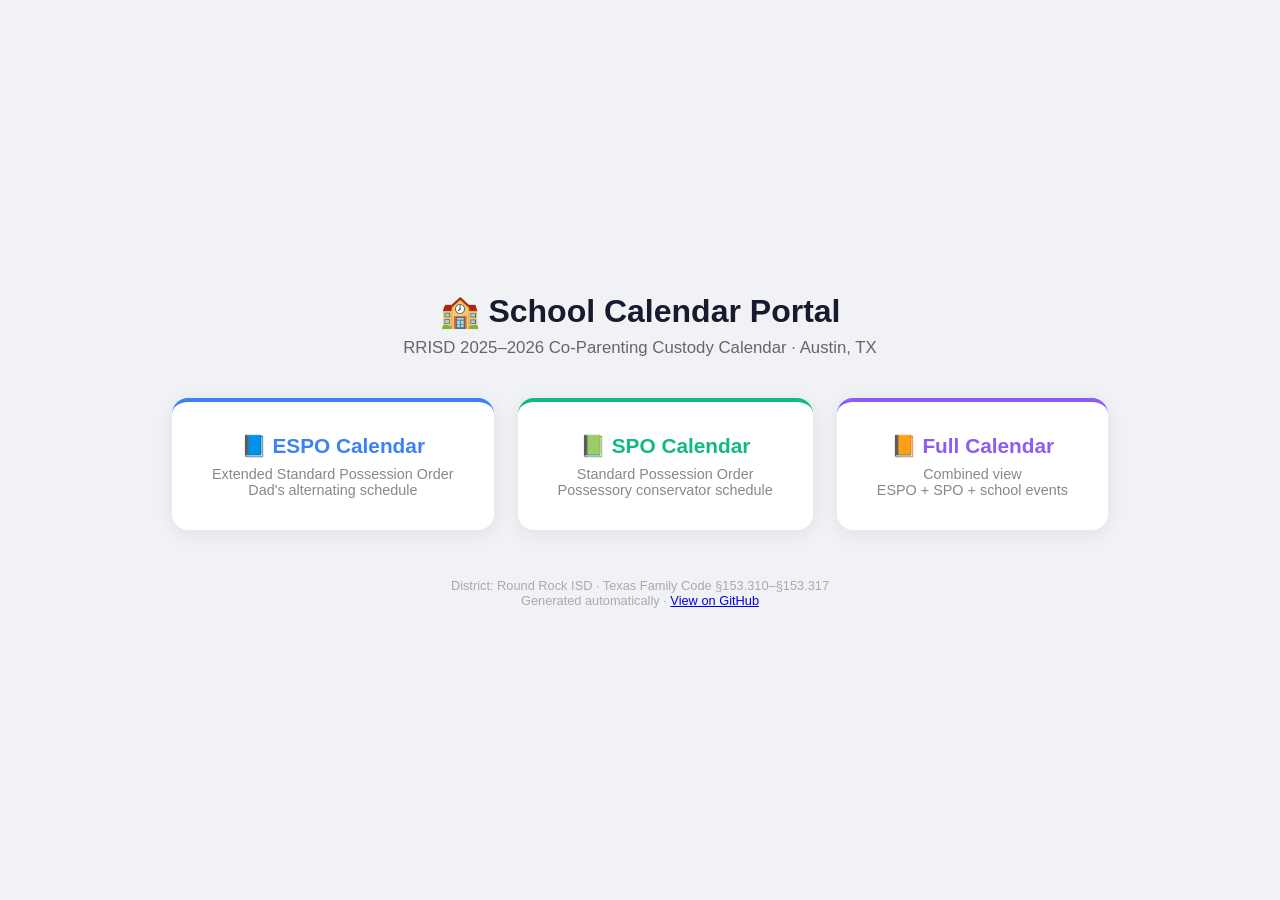
==== index.html @ 1db0ac14 "Add index.html landing page for GitHub Pages" ====
<!DOCTYPE html>
<html lang="en">
<head>
  <meta charset="UTF-8" />
  <meta name="viewport" content="width=device-width, initial-scale=1.0" />
  <title>School Calendar Portal</title>
  <style>
    * { margin: 0; padding: 0; box-sizing: border-box; }
    body {
      font-family: -apple-system, BlinkMacSystemFont, 'Segoe UI', Roboto, sans-serif;
      background: #f0f2f5;
      min-height: 100vh;
      display: flex;
      align-items: center;
      justify-content: center;
    }
    .container {
      text-align: center;
      padding: 2rem;
    }
    h1 { font-size: 2rem; color: #1a1a2e; margin-bottom: 0.5rem; }
    p.sub { color: #666; margin-bottom: 2.5rem; font-size: 1.05rem; }
    .cards {
      display: flex;
      gap: 1.5rem;
      flex-wrap: wrap;
      justify-content: center;
    }
    .card {
      background: white;
      border-radius: 16px;
      padding: 2rem 2.5rem;
      box-shadow: 0 4px 20px rgba(0,0,0,0.08);
      min-width: 240px;
      text-decoration: none;
      transition: transform 0.2s, box-shadow 0.2s;
    }
    .card:hover {
      transform: translateY(-4px);
      box-shadow: 0 8px 30px rgba(0,0,0,0.14);
    }
    .card h2 { font-size: 1.3rem; margin-bottom: 0.5rem; }
    .card p { color: #888; font-size: 0.9rem; }
    .card.espo { border-top: 4px solid #3b82f6; }
    .card.espo h2 { color: #3b82f6; }
    .card.spo  { border-top: 4px solid #10b981; }
    .card.spo  h2 { color: #10b981; }
    .card.all  { border-top: 4px solid #8b5cf6; }
    .card.all  h2 { color: #8b5cf6; }
    footer { margin-top: 3rem; color: #aaa; font-size: 0.8rem; }
  </style>
</head>
<body>
  <div class="container">
    <h1>🏫 School Calendar Portal</h1>
    <p class="sub">RRISD 2025–2026 Co-Parenting Custody Calendar · Austin, TX</p>
    <div class="cards">
      <a class="card espo" href="output/espo-calendar-preview.html">
        <h2>📘 ESPO Calendar</h2>
        <p>Extended Standard Possession Order<br/>Dad's alternating schedule</p>
      </a>
      <a class="card spo" href="output/spo-calendar-preview.html">
        <h2>📗 SPO Calendar</h2>
        <p>Standard Possession Order<br/>Possessory conservator schedule</p>
      </a>
      <a class="card all" href="output/custody_school_calendar.html">
        <h2>📙 Full Calendar</h2>
        <p>Combined view<br/>ESPO + SPO + school events</p>
      </a>
    </div>
    <footer>
      District: Round Rock ISD · Texas Family Code §153.310–§153.317<br/>
      Generated automatically · <a href="https://github.com/hanyunfan/school-calendar-portal">View on GitHub</a>
    </footer>
  </div>
</body>
</html>
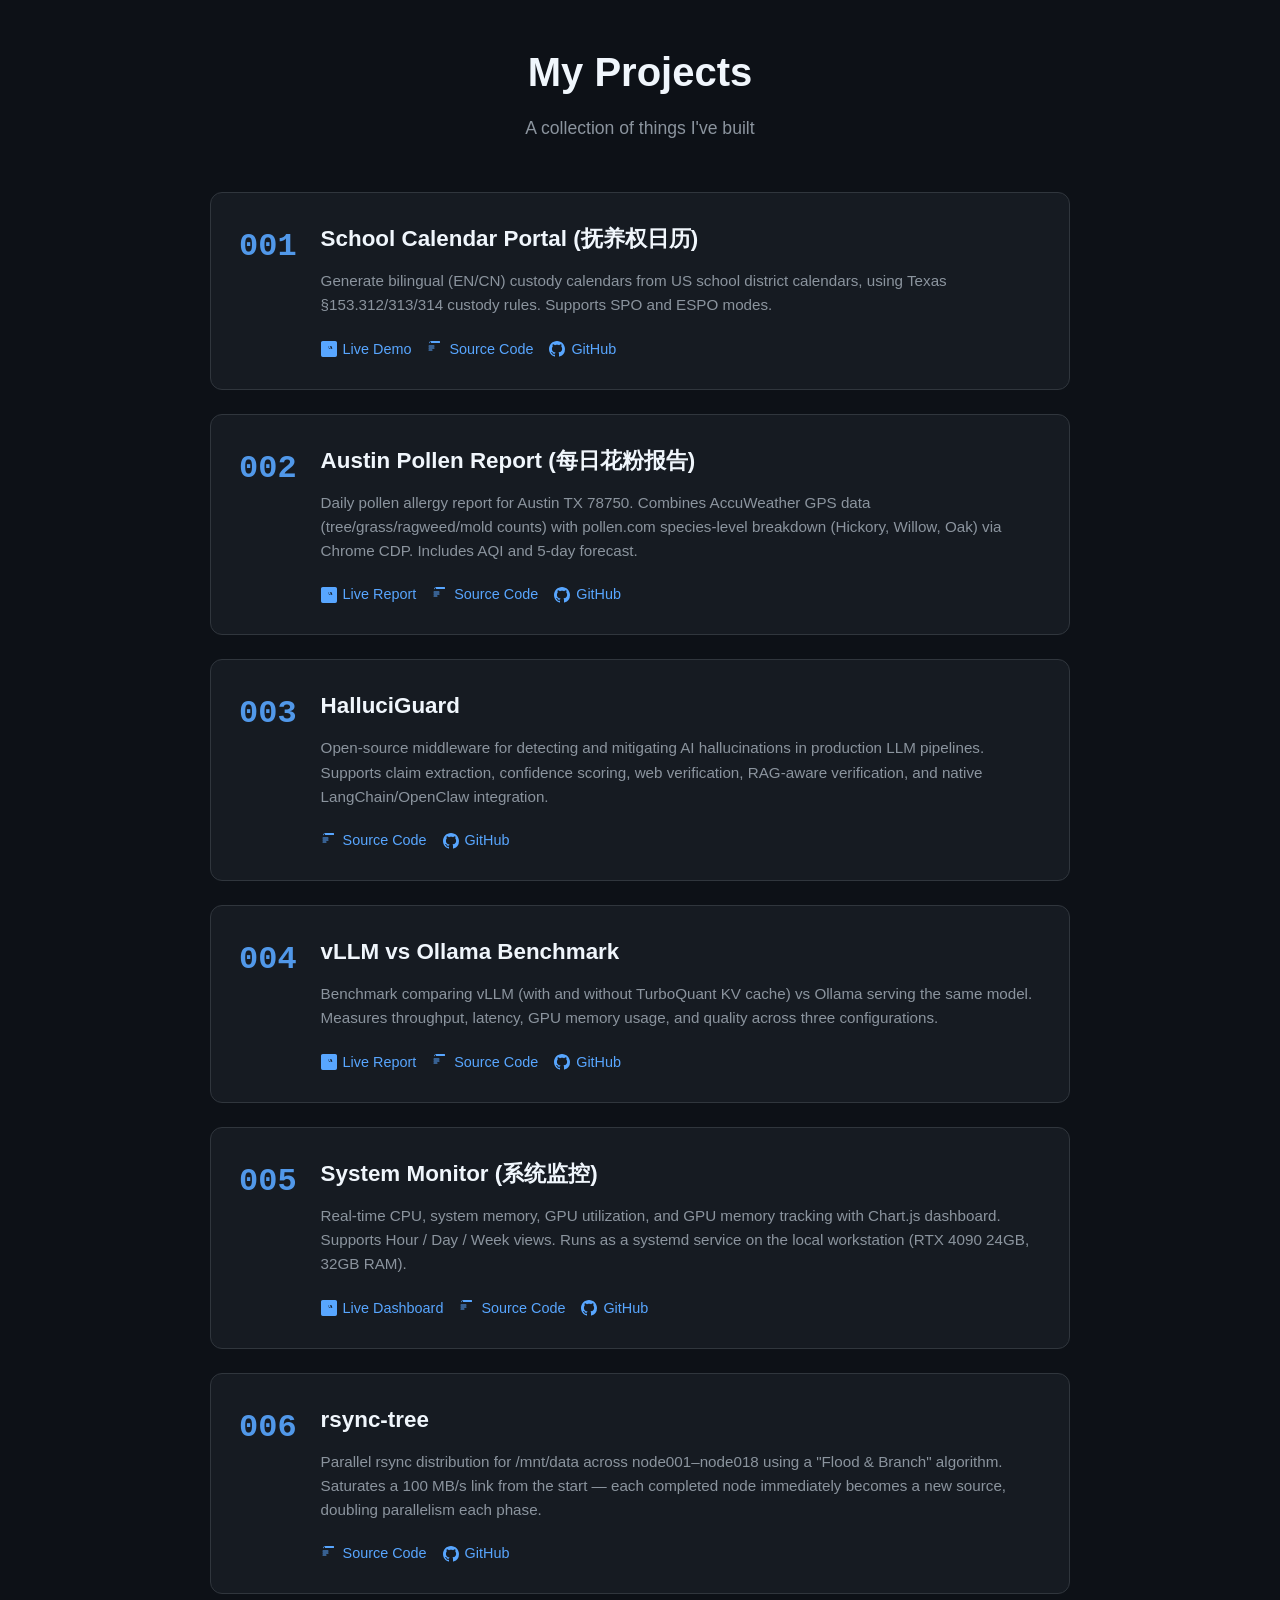
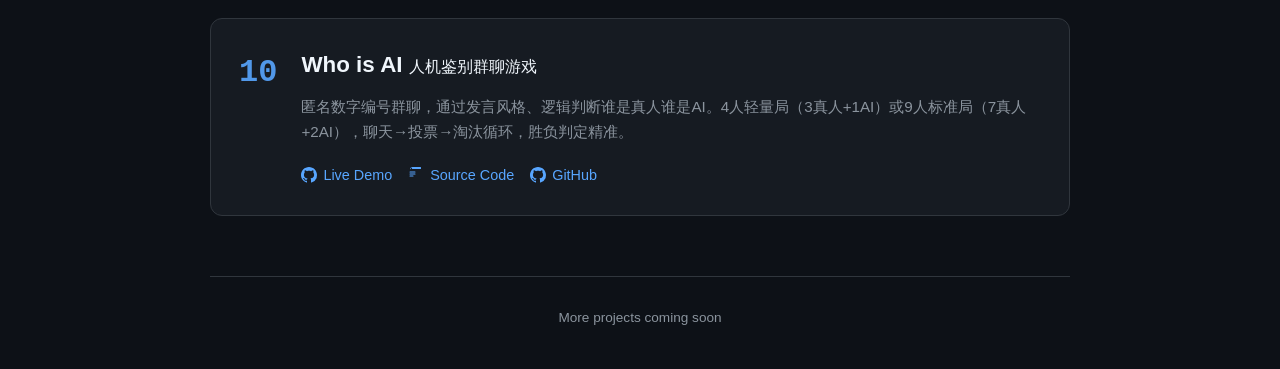
==== commit 483e4b43: "add who-is-ai: anonymous AI-detection group chat game" ====
--- a/index.html
+++ b/index.html
@@ -1,77 +1,382 @@
 <!DOCTYPE html>
 <html lang="en">
 <head>
-  <meta charset="UTF-8" />
-  <meta name="viewport" content="width=device-width, initial-scale=1.0" />
-  <title>School Calendar Portal</title>
-  <style>
-    * { margin: 0; padding: 0; box-sizing: border-box; }
-    body {
-      font-family: -apple-system, BlinkMacSystemFont, 'Segoe UI', Roboto, sans-serif;
-      background: #f0f2f5;
-      min-height: 100vh;
-      display: flex;
-      align-items: center;
-      justify-content: center;
-    }
-    .container {
-      text-align: center;
-      padding: 2rem;
-    }
-    h1 { font-size: 2rem; color: #1a1a2e; margin-bottom: 0.5rem; }
-    p.sub { color: #666; margin-bottom: 2.5rem; font-size: 1.05rem; }
-    .cards {
-      display: flex;
-      gap: 1.5rem;
-      flex-wrap: wrap;
-      justify-content: center;
-    }
-    .card {
-      background: white;
-      border-radius: 16px;
-      padding: 2rem 2.5rem;
-      box-shadow: 0 4px 20px rgba(0,0,0,0.08);
-      min-width: 240px;
-      text-decoration: none;
-      transition: transform 0.2s, box-shadow 0.2s;
-    }
-    .card:hover {
-      transform: translateY(-4px);
-      box-shadow: 0 8px 30px rgba(0,0,0,0.14);
-    }
-    .card h2 { font-size: 1.3rem; margin-bottom: 0.5rem; }
-    .card p { color: #888; font-size: 0.9rem; }
-    .card.espo { border-top: 4px solid #3b82f6; }
-    .card.espo h2 { color: #3b82f6; }
-    .card.spo  { border-top: 4px solid #10b981; }
-    .card.spo  h2 { color: #10b981; }
-    .card.all  { border-top: 4px solid #8b5cf6; }
-    .card.all  h2 { color: #8b5cf6; }
-    footer { margin-top: 3rem; color: #aaa; font-size: 0.8rem; }
-  </style>
+    <meta charset="UTF-8">
+    <meta name="viewport" content="width=device-width, initial-scale=1.0">
+    <title>Frank Han - Projects</title>
+    <style>
+        * {
+            margin: 0;
+            padding: 0;
+            box-sizing: border-box;
+        }
+
+        body {
+            font-family: -apple-system, BlinkMacSystemFont, 'Segoe UI', Roboto, Oxygen, Ubuntu, sans-serif;
+            background-color: #0d1117;
+            color: #e6edf3;
+            line-height: 1.6;
+            min-height: 100vh;
+        }
+
+        .container {
+            max-width: 900px;
+            margin: 0 auto;
+            padding: 40px 20px;
+        }
+
+        header {
+            text-align: center;
+            margin-bottom: 50px;
+        }
+
+        h1 {
+            font-size: 2.5rem;
+            font-weight: 600;
+            color: #f0f6fc;
+            margin-bottom: 10px;
+        }
+
+        .subtitle {
+            color: #8b949e;
+            font-size: 1.1rem;
+        }
+
+        .projects-grid {
+            display: grid;
+            gap: 24px;
+        }
+
+        .project-card {
+            background: #161b22;
+            border: 1px solid #30363d;
+            border-radius: 12px;
+            padding: 28px;
+            display: grid;
+            grid-template-columns: auto 1fr;
+            gap: 24px;
+            transition: border-color 0.2s ease, transform 0.2s ease;
+        }
+
+        .project-card:hover {
+            border-color: #58a6ff;
+            transform: translateY(-2px);
+        }
+
+        .project-number {
+            font-size: 2rem;
+            font-weight: 700;
+            color: #58a6ff;
+            font-family: 'SF Mono', Consolas, monospace;
+            opacity: 0.9;
+        }
+
+        .project-content {
+            display: flex;
+            flex-direction: column;
+            gap: 12px;
+        }
+
+        .project-name {
+            font-size: 1.4rem;
+            font-weight: 600;
+            color: #f0f6fc;
+        }
+
+        .project-description {
+            color: #8b949e;
+            font-size: 0.95rem;
+        }
+
+        .project-links {
+            display: flex;
+            gap: 16px;
+            margin-top: 8px;
+        }
+
+        .project-link {
+            display: inline-flex;
+            align-items: center;
+            gap: 6px;
+            color: #58a6ff;
+            text-decoration: none;
+            font-size: 0.9rem;
+            font-weight: 500;
+            transition: color 0.2s ease;
+        }
+
+        .project-link:hover {
+            color: #79c0ff;
+        }
+
+        .project-link svg {
+            width: 16px;
+            height: 16px;
+        }
+
+        footer {
+            text-align: center;
+            margin-top: 60px;
+            padding-top: 30px;
+            border-top: 1px solid #30363d;
+            color: #8b949e;
+            font-size: 0.85rem;
+        }
+
+        @media (max-width: 600px) {
+            .container {
+                padding: 30px 16px;
+            }
+
+            h1 {
+                font-size: 1.8rem;
+            }
+
+            .project-card {
+                grid-template-columns: 1fr;
+                gap: 16px;
+                padding: 20px;
+            }
+
+            .project-number {
+                font-size: 1.5rem;
+            }
+
+            .project-name {
+                font-size: 1.2rem;
+            }
+
+            .project-links {
+                flex-direction: column;
+                gap: 10px;
+            }
+        }
+    </style>
 </head>
 <body>
-  <div class="container">
-    <h1>🏫 School Calendar Portal</h1>
-    <p class="sub">RRISD 2025–2026 Co-Parenting Custody Calendar · Austin, TX</p>
-    <div class="cards">
-      <a class="card espo" href="output/espo-calendar-preview.html">
-        <h2>📘 ESPO Calendar</h2>
-        <p>Extended Standard Possession Order<br/>Dad's alternating schedule</p>
-      </a>
-      <a class="card spo" href="output/spo-calendar-preview.html">
-        <h2>📗 SPO Calendar</h2>
-        <p>Standard Possession Order<br/>Possessory conservator schedule</p>
-      </a>
-      <a class="card all" href="output/custody_school_calendar.html">
-        <h2>📙 Full Calendar</h2>
-        <p>Combined view<br/>ESPO + SPO + school events</p>
-      </a>
+    <div class="container">
+        <header>
+            <h1>My Projects</h1>
+            <p class="subtitle">A collection of things I've built</p>
+        </header>
+
+        <main class="projects-grid">
+            <article class="project-card">
+                <div class="project-number">001</div>
+                <div class="project-content">
+                    <h2 class="project-name">School Calendar Portal (抚养权日历)</h2>
+                    <p class="project-description">
+                        Generate bilingual (EN/CN) custody calendars from US school district calendars, 
+                        using Texas §153.312/313/314 custody rules. Supports SPO and ESPO modes.
+                    </p>
+                    <div class="project-links">
+                        <a href="https://hanyunfan.github.io/hermes/school-calendar-portal/" class="project-link" target="_blank" rel="noopener noreferrer">
+                            <svg viewBox="0 0 16 16" fill="currentColor">
+                                <path d="M0 1.75C0 .784.784 0 1.75 0h12.5C15.216 0 16 .784 16 1.75v12.5A1.75 1.75 0 0 1 14.25 16H1.75A1.75 1.75 0 0 1 0 14.25zm6.47 8.5v-2.56h1.29l.97-2.56h-2.39l1.03-2.72h1.87l1.03 2.72h-2.39l.97 2.56h1.29v2.56h-2zm3.5-5.11l-.97 2.56h2.39l-1.03-2.72h-1.87l-1.03 2.72h2.39l-.97-2.56h-1.29v2.55h2V8.39h-2v1.25z"/>
+                            </svg>
+                            Live Demo
+                        </a>
+                        <a href="https://github.com/hanyunfan/hermes/tree/main/school-calendar-portal" class="project-link" target="_blank" rel="noopener noreferrer">
+                            <svg viewBox="0 0 16 16" fill="currentColor">
+                                <path d="M2 2.5A2.5 2.5 0 0 1 4.5 0h8a.5.5 0 0 1 .5.5v1a.5.5 0 0 1-.5.5h-8a.5.5 0 0 1-.5-.5v-1zm0 2a.5.5 0 0 0 0 1h5a.5.5 0 0 0 0-1zm0 2a.5.5 0 0 0 0 1h5a.5.5 0 0 0 0-1zm0 2a.5.5 0 0 0 0 1h3a.5.5 0 0 0 0-1z"/>
+                            </svg>
+                            Source Code
+                        </a>
+                        <a href="https://github.com/hanyunfan/hermes" class="project-link" target="_blank" rel="noopener noreferrer">
+                            <svg viewBox="0 0 16 16" fill="currentColor">
+                                <path d="M8 0C3.58 0 0 3.58 0 8c0 3.54 2.29 6.53 5.47 7.59.4.07.55-.17.55-.38 0-.19-.01-.82-.01-1.49-2.01.37-2.53-.49-2.69-.94-.09-.23-.48-.94-.82-1.13-.28-.15-.68-.52-.01-.53.63-.01 1.08.58 1.23.82.72 1.21 1.87.87 2.33.66.07-.52.28-.87.51-1.07-1.78-.2-3.64-.89-3.64-3.95 0-.87.31-1.59.82-2.15-.08-.2-.36-1.02.08-2.12 0 0 .67-.21 2.2.82.64-.18 1.32-.27 2-.27.68 0 1.36.09 2 .27 1.53-1.04 2.2-.82 2.2-.82.44 1.1.16 1.92.08 2.12.51.56.82 1.27.82 2.15 0 3.07-1.87 3.75-3.65 3.95.29.25.54.73.54 1.48 0 1.07-.01 1.93-.01 2.2 0 .21.15.46.55.38A8.013 8.013 0 0 0 16 8c0-4.42-3.58-8-8-8z"/>
+                            </svg>
+                            GitHub
+                        </a>
+                    </div>
+                </div>
+            </article>
+
+            <article class="project-card">
+                <div class="project-number">002</div>
+                <div class="project-content">
+                    <h2 class="project-name">Austin Pollen Report (每日花粉报告)</h2>
+                    <p class="project-description">
+                        Daily pollen allergy report for Austin TX 78750. Combines AccuWeather GPS data
+                        (tree/grass/ragweed/mold counts) with pollen.com species-level breakdown
+                        (Hickory, Willow, Oak) via Chrome CDP. Includes AQI and 5-day forecast.
+                    </p>
+                    <div class="project-links">
+                        <a href="https://hanyunfan.github.io/hermes/pollen-report/data/today.html" class="project-link" target="_blank" rel="noopener noreferrer">
+                            <svg viewBox="0 0 16 16" fill="currentColor">
+                                <path d="M0 1.75C0 .784.784 0 1.75 0h12.5C15.216 0 16 .784 16 1.75v12.5A1.75 1.75 0 0 1 14.25 16H1.75A1.75 1.75 0 0 1 0 14.25zm6.47 8.5v-2.56h1.29l.97-2.56h-2.39l1.03-2.72h1.87l1.03 2.72h-2.39l.97 2.56h1.29v2.56h-2zm3.5-5.11l-.97 2.56h2.39l-1.03-2.72h-1.87l-1.03 2.72h2.39l-.97-2.56h-1.29v2.55h2V8.39h-2v1.25z"/>
+                            </svg>
+                            Live Report
+                        </a>
+                        <a href="https://github.com/hanyunfan/hermes/tree/main/pollen-report" class="project-link" target="_blank" rel="noopener noreferrer">
+                            <svg viewBox="0 0 16 16" fill="currentColor">
+                                <path d="M2 2.5A2.5 2.5 0 0 1 4.5 0h8a.5.5 0 0 1 .5.5v1a.5.5 0 0 1-.5.5h-8a.5.5 0 0 1-.5-.5v-1zm0 2a.5.5 0 0 0 0 1h5a.5.5 0 0 0 0-1zm0 2a.5.5 0 0 0 0 1h5a.5.5 0 0 0 0-1zm0 2a.5.5 0 0 0 0 1h3a.5.5 0 0 0 0-1z"/>
+                            </svg>
+                            Source Code
+                        </a>
+                        <a href="https://github.com/hanyunfan/hermes" class="project-link" target="_blank" rel="noopener noreferrer">
+                            <svg viewBox="0 0 16 16" fill="currentColor">
+                                <path d="M8 0C3.58 0 0 3.58 0 8c0 3.54 2.29 6.53 5.47 7.59.4.07.55-.17.55-.38 0-.19-.01-.82-.01-1.49-2.01.37-2.53-.49-2.69-.94-.09-.23-.48-.94-.82-1.13-.28-.15-.68-.52-.01-.53.63-.01 1.08.58 1.23.82.72 1.21 1.87.87 2.33.66.07-.52.28-.87.51-1.07-1.78-.2-3.64-.89-3.64-3.95 0-.87.31-1.59.82-2.15-.08-.2-.36-1.02.08-2.12 0 0 .67-.21 2.2.82.64-.18 1.32-.27 2-.27.68 0 1.36.09 2 .27 1.53-1.04 2.2-.82 2.2-.82.44 1.1.16 1.92.08 2.12.51.56.82 1.27.82 2.15 0 3.07-1.87 3.75-3.65 3.95.29.25.54.73.54 1.48 0 1.07-.01 1.93-.01 2.2 0 .21.15.46.55.38A8.013 8.013 0 0 0 16 8c0-4.42-3.58-8-8-8z"/>
+                            </svg>
+                            GitHub
+                        </a>
+                    </div>
+                </div>
+            </article>
+
+            </article>
+
+            <article class="project-card">
+                <div class="project-number">003</div>
+                <div class="project-content">
+                    <h2 class="project-name">HalluciGuard</h2>
+                    <p class="project-description">
+                        Open-source middleware for detecting and mitigating AI hallucinations in production LLM pipelines.
+                        Supports claim extraction, confidence scoring, web verification, RAG-aware verification,
+                        and native LangChain/OpenClaw integration.
+                    </p>
+                    <div class="project-links">
+                        <a href="https://github.com/Hermes-Lekkas/HalluciGuard" class="project-link" target="_blank" rel="noopener noreferrer">
+                            <svg viewBox="0 0 16 16" fill="currentColor">
+                                <path d="M2 2.5A2.5 2.5 0 0 1 4.5 0h8a.5.5 0 0 1 .5.5v1a.5.5 0 0 1-.5.5h-8a.5.5 0 0 1-.5-.5v-1zm0 2a.5.5 0 0 0 0 1h5a.5.5 0 0 0 0-1zm0 2a.5.5 0 0 0 0 1h5a.5.5 0 0 0 0-1zm0 2a.5.5 0 0 0 0 1h3a.5.5 0 0 0 0-1z"/>
+                            </svg>
+                            Source Code
+                        </a>
+                        <a href="https://github.com/hanyunfan/hermes" class="project-link" target="_blank" rel="noopener noreferrer">
+                            <svg viewBox="0 0 16 16" fill="currentColor">
+                                <path d="M8 0C3.58 0 0 3.58 0 8c0 3.54 2.29 6.53 5.47 7.59.4.07.55-.17.55-.38 0-.19-.01-.82-.01-1.49-2.01.37-2.53-.49-2.69-.94-.09-.23-.48-.94-.82-1.13-.28-.15-.68-.52-.01-.53.63-.01 1.08.58 1.23.82.72 1.21 1.87.87 2.33.66.07-.52.28-.87.51-1.07-1.78-.2-3.64-.89-3.64-3.95 0-.87.31-1.59.82-2.15-.08-.2-.36-1.02.08-2.12 0 0 .67-.21 2.2.82.64-.18 1.32-.27 2-.27.68 0 1.36.09 2 .27 1.53-1.04 2.2-.82 2.2-.82.44 1.1.16 1.92.08 2.12.51.56.82 1.27.82 2.15 0 3.07-1.87 3.75-3.65 3.95.29.25.54.73.54 1.48 0 1.07-.01 1.93-.01 2.2 0 .21.15.46.55.38A8.013 8.013 0 0 0 16 8c0-4.42-3.58-8-8-8z"/>
+                            </svg>
+                            GitHub
+                        </a>
+                    </div>
+                </div>
+            </article>
+
+            <article class="project-card">
+                <div class="project-number">004</div>
+                <div class="project-content">
+                    <h2 class="project-name">vLLM vs Ollama Benchmark</h2>
+                    <p class="project-description">
+                        Benchmark comparing vLLM (with and without TurboQuant KV cache) vs Ollama
+                        serving the same model. Measures throughput, latency, GPU memory usage,
+                        and quality across three configurations.
+                    </p>
+                    <div class="project-links">
+                        <a href="https://hanyunfan.github.io/hermes/vllm-vs-ollama-benchmark/" class="project-link" target="_blank" rel="noopener noreferrer">
+                            <svg viewBox="0 0 16 16" fill="currentColor">
+                                <path d="M0 1.75C0 .784.784 0 1.75 0h12.5C15.216 0 16 .784 16 1.75v12.5A1.75 1.75 0 0 1 14.25 16H1.75A1.75 1.75 0 0 1 0 14.25zm6.47 8.5v-2.56h1.29l.97-2.56h-2.39l1.03-2.72h1.87l1.03 2.72h-2.39l.97 2.56h1.29v2.56h-2zm3.5-5.11l-.97 2.56h2.39l-1.03-2.72h-1.87l-1.03 2.72h2.39l-.97-2.56h-1.29v2.55h2V8.39h-2v1.25z"/>
+                            </svg>
+                            Live Report
+                        </a>
+                        <a href="https://github.com/hanyunfan/hermes/tree/main/vllm-vs-ollama-benchmark" class="project-link" target="_blank" rel="noopener noreferrer">
+                            <svg viewBox="0 0 16 16" fill="currentColor">
+                                <path d="M2 2.5A2.5 2.5 0 0 1 4.5 0h8a.5.5 0 0 1 .5.5v1a.5.5 0 0 1-.5.5h-8a.5.5 0 0 1-.5-.5v-1zm0 2a.5.5 0 0 0 0 1h5a.5.5 0 0 0 0-1zm0 2a.5.5 0 0 0 0 1h5a.5.5 0 0 0 0-1zm0 2a.5.5 0 0 0 0 1h3a.5.5 0 0 0 0-1z"/>
+                            </svg>
+                            Source Code
+                        </a>
+                        <a href="https://github.com/hanyunfan/hermes" class="project-link" target="_blank" rel="noopener noreferrer">
+                            <svg viewBox="0 0 16 16" fill="currentColor">
+                                <path d="M8 0C3.58 0 0 3.58 0 8c0 3.54 2.29 6.53 5.47 7.59.4.07.55-.17.55-.38 0-.19-.01-.82-.01-1.49-2.01.37-2.53-.49-2.69-.94-.09-.23-.48-.94-.82-1.13-.28-.15-.68-.52-.01-.53.63-.01 1.08.58 1.23.82.72 1.21 1.87.87 2.33.66.07-.52.28-.87.51-1.07-1.78-.2-3.64-.89-3.64-3.95 0-.87.31-1.59.82-2.15-.08-.2-.36-1.02.08-2.12 0 0 .67-.21 2.2.82.64-.18 1.32-.27 2-.27.68 0 1.36.09 2 .27 1.53-1.04 2.2-.82 2.2-.82.44 1.1.16 1.92.08 2.12.51.56.82 1.27.82 2.15 0 3.07-1.87 3.75-3.65 3.95.29.25.54.73.54 1.48 0 1.07-.01 1.93-.01 2.2 0 .21.15.46.55.38A8.013 8.013 0 0 0 16 8c0-4.42-3.58-8-8-8z"/>
+                            </svg>
+                            GitHub
+                        </a>
+                    </div>
+                </div>
+            </article>
+
+            <article class="project-card">
+                <div class="project-number">005</div>
+                <div class="project-content">
+                    <h2 class="project-name">System Monitor (系统监控)</h2>
+                    <p class="project-description">
+                        Real-time CPU, system memory, GPU utilization, and GPU memory tracking
+                        with Chart.js dashboard. Supports Hour / Day / Week views.
+                        Runs as a systemd service on the local workstation (RTX 4090 24GB, 32GB RAM).
+                    </p>
+                    <div class="project-links">
+                        <a href="https://hanyunfan.github.io/hermes/system-monitor/" class="project-link" target="_blank" rel="noopener noreferrer">
+                            <svg viewBox="0 0 16 16" fill="currentColor">
+                                <path d="M0 1.75C0 .784.784 0 1.75 0h12.5C15.216 0 16 .784 16 1.75v12.5A1.75 1.75 0 0 1 14.25 16H1.75A1.75 1.75 0 0 1 0 14.25zm6.47 8.5v-2.56h1.29l.97-2.56h-2.39l1.03-2.72h1.87l1.03 2.72h-2.39l.97 2.56h1.29v2.56h-2zm3.5-5.11l-.97 2.56h2.39l-1.03-2.72h-1.87l-1.03 2.72h2.39l-.97-2.56h-1.29v2.55h2V8.39h-2v1.25z"/>
+                            </svg>
+                            Live Dashboard
+                        </a>
+                        <a href="https://github.com/hanyunfan/hermes/tree/main/system-monitor" class="project-link" target="_blank" rel="noopener noreferrer">
+                            <svg viewBox="0 0 16 16" fill="currentColor">
+                                <path d="M2 2.5A2.5 2.5 0 0 1 4.5 0h8a.5.5 0 0 1 .5.5v1a.5.5 0 0 1-.5.5h-8a.5.5 0 0 1-.5-.5v-1zm0 2a.5.5 0 0 0 0 1h5a.5.5 0 0 0 0-1zm0 2a.5.5 0 0 0 0 1h5a.5.5 0 0 0 0-1zm0 2a.5.5 0 0 0 0 1h3a.5.5 0 0 0 0-1z"/>
+                            </svg>
+                            Source Code
+                        </a>
+                        <a href="https://github.com/hanyunfan/hermes" class="project-link" target="_blank" rel="noopener noreferrer">
+                            <svg viewBox="0 0 16 16" fill="currentColor">
+                                <path d="M8 0C3.58 0 0 3.58 0 8c0 3.54 2.29 6.53 5.47 7.59.4.07.55-.17.55-.38 0-.19-.01-.82-.01-1.49-2.01.37-2.53-.49-2.69-.94-.09-.23-.48-.94-.82-1.13-.28-.15-.68-.52-.01-.53.63-.01 1.08.58 1.23.82.72 1.21 1.87.87 2.33.66.07-.52.28-.87.51-1.07-1.78-.2-3.64-.89-3.64-3.95 0-.87.31-1.59.82-2.15-.08-.2-.36-1.02.08-2.12 0 0 .67-.21 2.2.82.64-.18 1.32-.27 2-.27.68 0 1.36.09 2 .27 1.53-1.04 2.2-.82 2.2-.82.44 1.1.16 1.92.08 2.12.51.56.82 1.27.82 2.15 0 3.07-1.87 3.75-3.65 3.95.29.25.54.73.54 1.48 0 1.07-.01 1.93-.01 2.2 0 .21.15.46.55.38A8.013 8.013 0 0 0 16 8c0-4.42-3.58-8-8-8z"/>
+                            </svg>
+                            GitHub
+                        </a>
+                    </div>
+                </div>
+            </article>
+
+            <article class="project-card">
+                <div class="project-number">006</div>
+                <div class="project-content">
+                    <h2 class="project-name">rsync-tree</h2>
+                    <p class="project-description">
+                        Parallel rsync distribution for /mnt/data across node001–node018 using a
+                        "Flood &amp; Branch" algorithm. Saturates a 100 MB/s link from the start —
+                        each completed node immediately becomes a new source, doubling parallelism each phase.
+                    </p>
+                    <div class="project-links">
+                        <a href="https://github.com/hanyunfan/hermes/tree/main/003-rsync-tree" class="project-link" target="_blank" rel="noopener noreferrer">
+                            <svg viewBox="0 0 16 16" fill="currentColor">
+                                <path d="M2 2.5A2.5 2.5 0 0 1 4.5 0h8a.5.5 0 0 1 .5.5v1a.5.5 0 0 1-.5.5h-8a.5.5 0 0 1-.5-.5v-1zm0 2a.5.5 0 0 0 0 1h5a.5.5 0 0 0 0-1zm0 2a.5.5 0 0 0 0 1h5a.5.5 0 0 0 0-1zm0 2a.5.5 0 0 0 0 1h3a.5.5 0 0 0 0-1z"/>
+                            </svg>
+                            Source Code
+                        </a>
+                        <a href="https://github.com/hanyunfan/hermes" class="project-link" target="_blank" rel="noopener noreferrer">
+                            <svg viewBox="0 0 16 16" fill="currentColor">
+                                <path d="M8 0C3.58 0 0 3.58 0 8c0 3.54 2.29 6.53 5.47 7.59.4.07.55-.17.55-.38 0-.19-.01-.82-.01-1.49-2.01.37-2.53-.49-2.69-.94-.09-.23-.48-.94-.82-1.13-.28-.15-.68-.52-.01-.53.63-.01 1.08.58 1.23.82.72 1.21 1.87.87 2.33.66.07-.52.28-.87.51-1.07-1.78-.2-3.64-.89-3.64-3.95 0-.87.31-1.59.82-2.15-.08-.2-.36-1.02.08-2.12 0 0 .67-.21 2.2.82.64-.18 1.32-.27 2-.27.68 0 1.36.09 2 .27 1.53-1.04 2.2-.82 2.2-.82.44 1.1.16 1.92.08 2.12.51.56.82 1.27.82 2.15 0 3.07-1.87 3.75-3.65 3.95.29.25.54.73.54 1.48 0 1.07-.01 1.93-.01 2.2 0 .21.15.46.55.38A8.013 8.013 0 0 0 16 8c0-4.42-3.58-8-8-8z"/>
+                            </svg>
+                            GitHub
+                        </a>
+                    </div>
+                </div>
+            </article>
+
+            <!-- #10 Who-is-AI -->
+            <article class="project-card">
+                <div class="project-number">10</div>
+                <div class="project-content">
+                    <h2 class="project-name">Who is AI <span style="font-weight:400;color:var(--muted);font-size:1rem;">人机鉴别群聊游戏</span></h2>
+                    <p class="project-description">
+                        匿名数字编号群聊，通过发言风格、逻辑判断谁是真人谁是AI。4人轻量局（3真人+1AI）或9人标准局（7真人+2AI），聊天→投票→淘汰循环，胜负判定精准。
+                    </p>
+                    <div class="project-links">
+                        <a href="https://hanyunfan.github.io/hermes/who-is-ai/" class="project-link" target="_blank" rel="noopener noreferrer">
+                            <svg viewBox="0 0 16 16" fill="currentColor">
+                                <path d="M8 0C3.58 0 0 3.58 0 8c0 3.54 2.29 6.53 5.47 7.59.4.07.55-.17.55-.38 0-.19-.01-.82-.01-1.49-2.01.37-2.53-.49-2.69-.94-.09-.23-.48-.94-.82-1.13-.28-.15-.68-.52-.01-.53.63-.01 1.08.58 1.23.82.72 1.21 1.87.87 2.33.66.07-.52.28-.87.51-1.07-1.78-.2-3.64-.89-3.64-3.95 0-.87.31-1.59.82-2.15-.08-.2-.36-1.02.08-2.12 0 0 .67-.21 2.2.82.64-.18 1.32-.27 2-.27.68 0 1.36.09 2 .27 1.53-1.04 2.2-.82 2.2-.82.44 1.1.16 1.92.08 2.12.51.56.82 1.27.82 2.15 0 3.07-1.87 3.75-3.65 3.95.29.25.54.73.54 1.48 0 1.07-.01 1.93-.01 2.2 0 .21.15.46.55.38A8.013 8.013 0 0 0 16 8c0-4.42-3.58-8-8-8z"/>
+                            </svg>
+                            Live Demo
+                        </a>
+                        <a href="https://github.com/hanyunfan/hermes/tree/main/who-is-ai" class="project-link" target="_blank" rel="noopener noreferrer">
+                            <svg viewBox="0 0 16 16" fill="currentColor">
+                                <path d="M2 2.5A2.5 2.5 0 0 1 4.5 0h8a.5.5 0 0 1 .5.5v1a.5.5 0 0 1-.5.5h-8a.5.5 0 0 1-.5-.5v-1zm0 2a.5.5 0 0 0 0 1h5a.5.5 0 0 0 0-1zm0 2a.5.5 0 0 0 0 1h5a.5.5 0 0 0 0-1zm0 2a.5.5 0 0 0 0 1h3a.5.5 0 0 0 0-1z"/>
+                            </svg>
+                            Source Code
+                        </a>
+                        <a href="https://github.com/hanyunfan/hermes" class="project-link" target="_blank" rel="noopener noreferrer">
+                            <svg viewBox="0 0 16 16" fill="currentColor">
+                                <path d="M8 0C3.58 0 0 3.58 0 8c0 3.54 2.29 6.53 5.47 7.59.4.07.55-.17.55-.38 0-.19-.01-.82-.01-1.49-2.01.37-2.53-.49-2.69-.94-.09-.23-.48-.94-.82-1.13-.28-.15-.68-.52-.01-.53.63-.01 1.08.58 1.23.82.72 1.21 1.87.87 2.33.66.07-.52.28-.87.51-1.07-1.78-.2-3.64-.89-3.64-3.95 0-.87.31-1.59.82-2.15-.08-.2-.36-1.02.08-2.12 0 0 .67-.21 2.2.82.64-.18 1.32-.27 2-.27.68 0 1.36.09 2 .27 1.53-1.04 2.2-.82 2.2-.82.44 1.1.16 1.92.08 2.12.51.56.82 1.27.82 2.15 0 3.07-1.87 3.75-3.65 3.95.29.25.54.73.54 1.48 0 1.07-.01 1.93-.01 2.2 0 .21.15.46.55.38A8.013 8.013 0 0 0 16 8c0-4.42-3.58-8-8-8z"/>
+                            </svg>
+                            GitHub
+                        </a>
+                    </div>
+                </div>
+            </article>
+        </main>
+
+        <footer>
+            <p>More projects coming soon</p>
+        </footer>
     </div>
-    <footer>
-      District: Round Rock ISD · Texas Family Code §153.310–§153.317<br/>
-      Generated automatically · <a href="https://github.com/hanyunfan/school-calendar-portal">View on GitHub</a>
-    </footer>
-  </div>
 </body>
 </html>
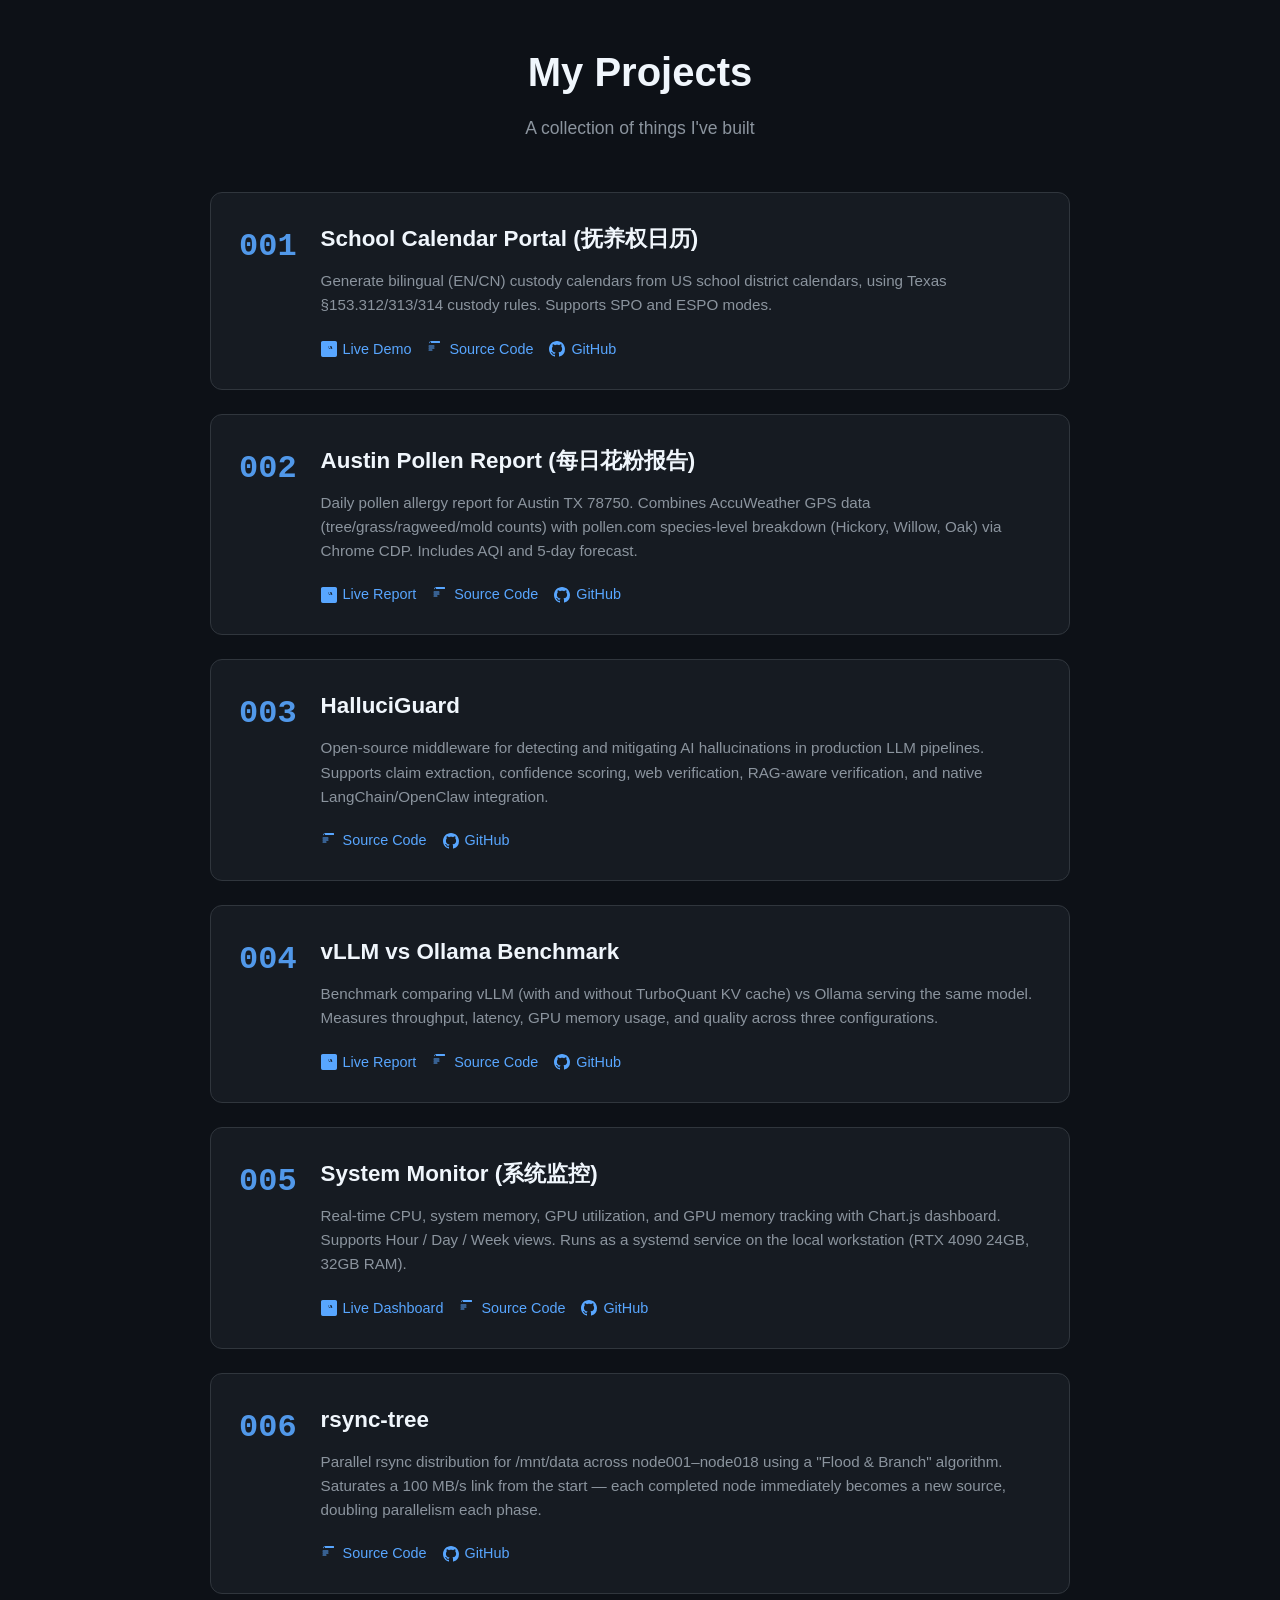
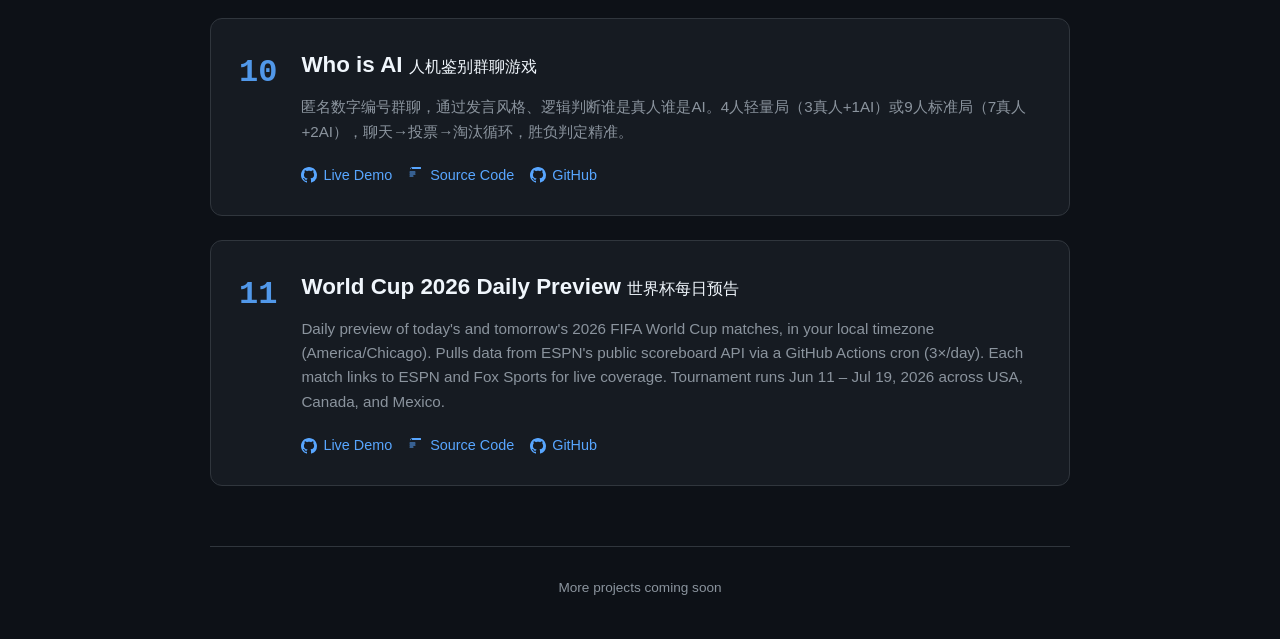
==== commit a17bb8fc: "feat(world-cup-2026): daily WC 2026 preview app on GH Pages Static single-page web app showing today" ====
--- a/index.html
+++ b/index.html
@@ -372,6 +372,37 @@
                     </div>
                 </div>
             </article>
+
+            <!-- #11 World Cup 2026 -->
+            <article class="project-card">
+                <div class="project-number">11</div>
+                <div class="project-content">
+                    <h2 class="project-name">World Cup 2026 Daily Preview <span style="font-weight:400;color:var(--muted);font-size:1rem;">世界杯每日预告</span></h2>
+                    <p class="project-description">
+                        Daily preview of today's and tomorrow's 2026 FIFA World Cup matches, in your local timezone (America/Chicago). Pulls data from ESPN's public scoreboard API via a GitHub Actions cron (3×/day). Each match links to ESPN and Fox Sports for live coverage. Tournament runs Jun 11 – Jul 19, 2026 across USA, Canada, and Mexico.
+                    </p>
+                    <div class="project-links">
+                        <a href="https://hanyunfan.github.io/hermes/world-cup-2026/" class="project-link" target="_blank" rel="noopener noreferrer">
+                            <svg viewBox="0 0 16 16" fill="currentColor">
+                                <path d="M8 0C3.58 0 0 3.58 0 8c0 3.54 2.29 6.53 5.47 7.59.4.07.55-.17.55-.38 0-.19-.01-.82-.01-1.49-2.01.37-2.53-.49-2.69-.94-.09-.23-.48-.94-.82-1.13-.28-.15-.68-.52-.01-.53.63-.01 1.08.58 1.23.82.72 1.21 1.87.87 2.33.66.07-.52.28-.87.51-1.07-1.78-.2-3.64-.89-3.64-3.95 0-.87.31-1.59.82-2.15-.08-.2-.36-1.02.08-2.12 0 0 .67-.21 2.2.82.64-.18 1.32-.27 2-.27.68 0 1.36.09 2 .27 1.53-1.04 2.2-.82 2.2-.82.44 1.1.16 1.92.08 2.12.51.56.82 1.27.82 2.15 0 3.07-1.87 3.75-3.65 3.95.29.25.54.73.54 1.48 0 1.07-.01 1.93-.01 2.2 0 .21.15.46.55.38A8.013 8.013 0 0 0 16 8c0-4.42-3.58-8-8-8z"/>
+                            </svg>
+                            Live Demo
+                        </a>
+                        <a href="https://github.com/hanyunfan/hermes/tree/main/world-cup-2026" class="project-link" target="_blank" rel="noopener noreferrer">
+                            <svg viewBox="0 0 16 16" fill="currentColor">
+                                <path d="M2 2.5A2.5 2.5 0 0 1 4.5 0h8a.5.5 0 0 1 .5.5v1a.5.5 0 0 1-.5.5h-8a.5.5 0 0 1-.5-.5v-1zm0 2a.5.5 0 0 0 0 1h5a.5.5 0 0 0 0-1zm0 2a.5.5 0 0 0 0 1h5a.5.5 0 0 0 0-1zm0 2a.5.5 0 0 0 0 1h3a.5.5 0 0 0 0-1z"/>
+                            </svg>
+                            Source Code
+                        </a>
+                        <a href="https://github.com/hanyunfan/hermes" class="project-link" target="_blank" rel="noopener noreferrer">
+                            <svg viewBox="0 0 16 16" fill="currentColor">
+                                <path d="M8 0C3.58 0 0 3.58 0 8c0 3.54 2.29 6.53 5.47 7.59.4.07.55-.17.55-.38 0-.19-.01-.82-.01-1.49-2.01.37-2.53-.49-2.69-.94-.09-.23-.48-.94-.82-1.13-.28-.15-.68-.52-.01-.53.63-.01 1.08.58 1.23.82.72 1.21 1.87.87 2.33.66.07-.52.28-.87.51-1.07-1.78-.2-3.64-.89-3.64-3.95 0-.87.31-1.59.82-2.15-.08-.2-.36-1.02.08-2.12 0 0 .67-.21 2.2.82.64-.18 1.32-.27 2-.27.68 0 1.36.09 2 .27 1.53-1.04 2.2-.82 2.2-.82.44 1.1.16 1.92.08 2.12.51.56.82 1.27.82 2.15 0 3.07-1.87 3.75-3.65 3.95.29.25.54.73.54 1.48 0 1.07-.01 1.93-.01 2.2 0 .21.15.46.55.38A8.013 8.013 0 0 0 16 8c0-4.42-3.58-8-8-8z"/>
+                            </svg>
+                            GitHub
+                        </a>
+                    </div>
+                </div>
+            </article>
         </main>
 
         <footer>
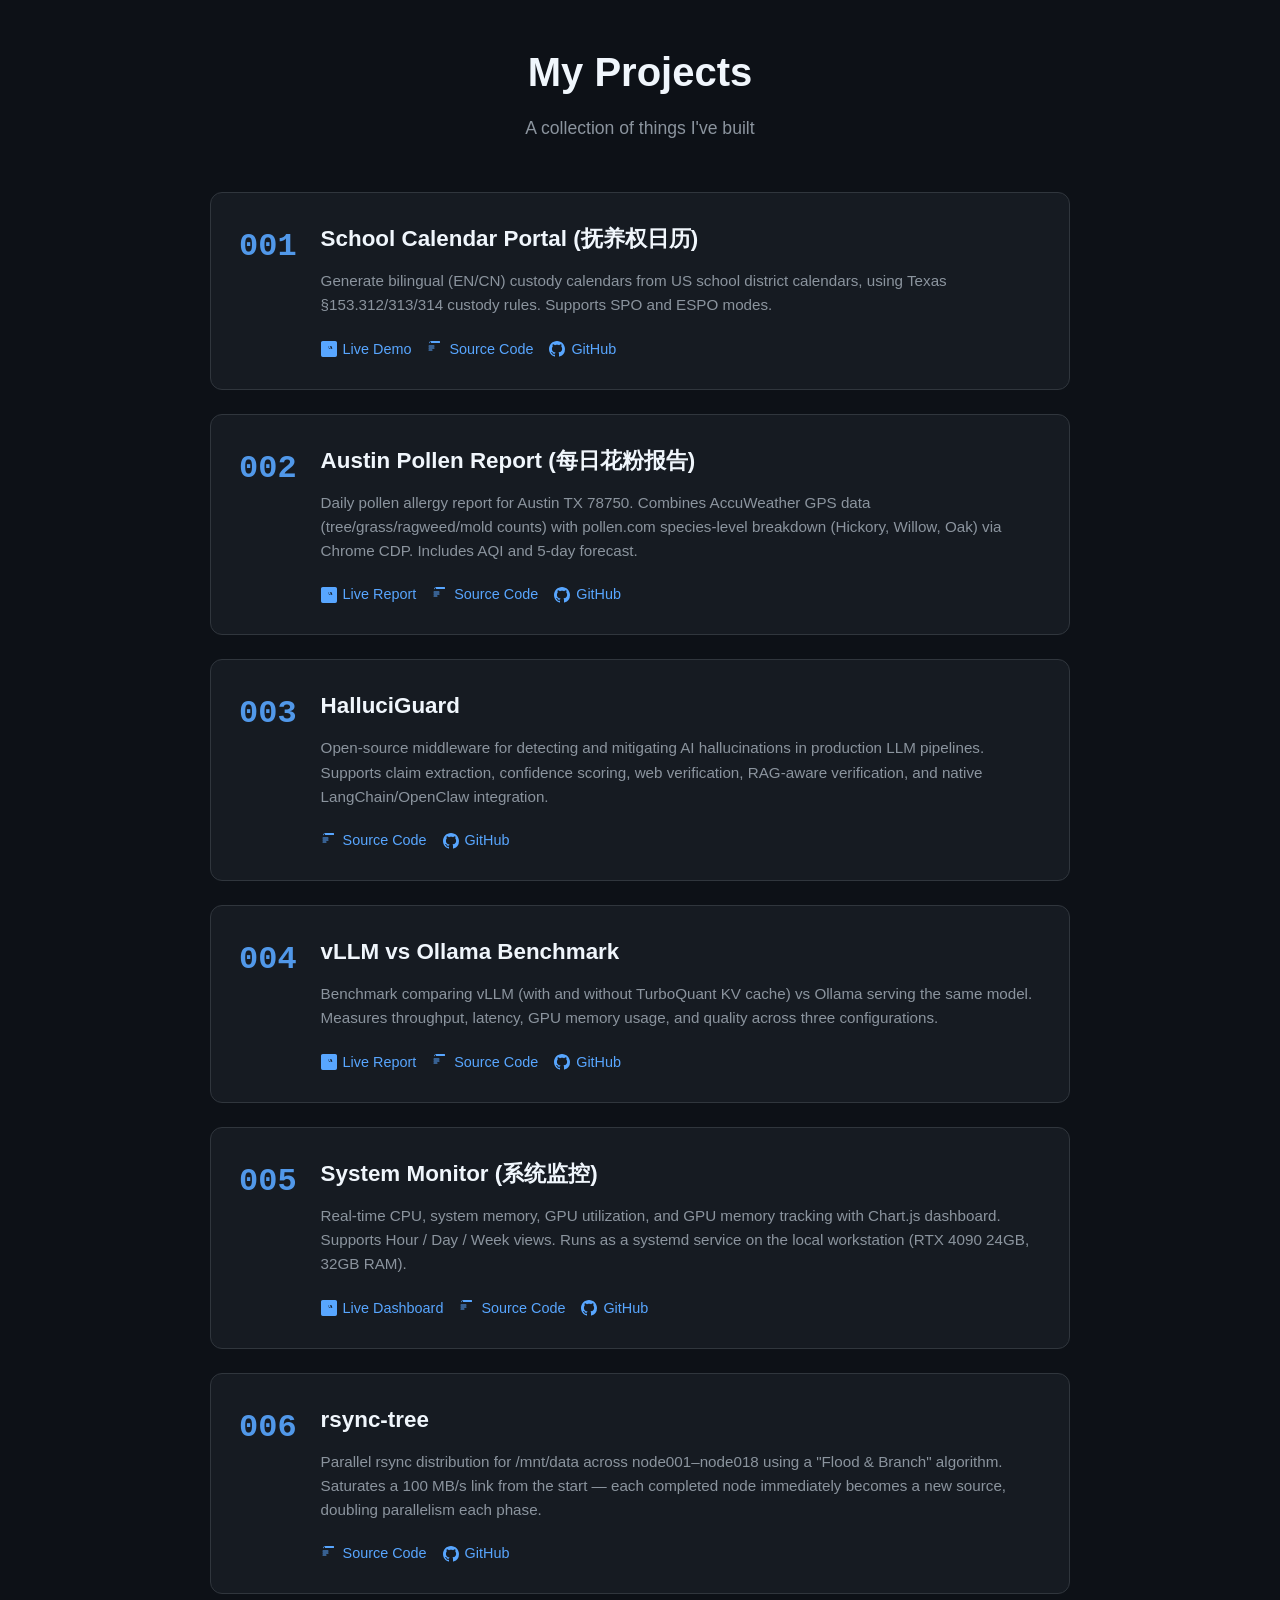
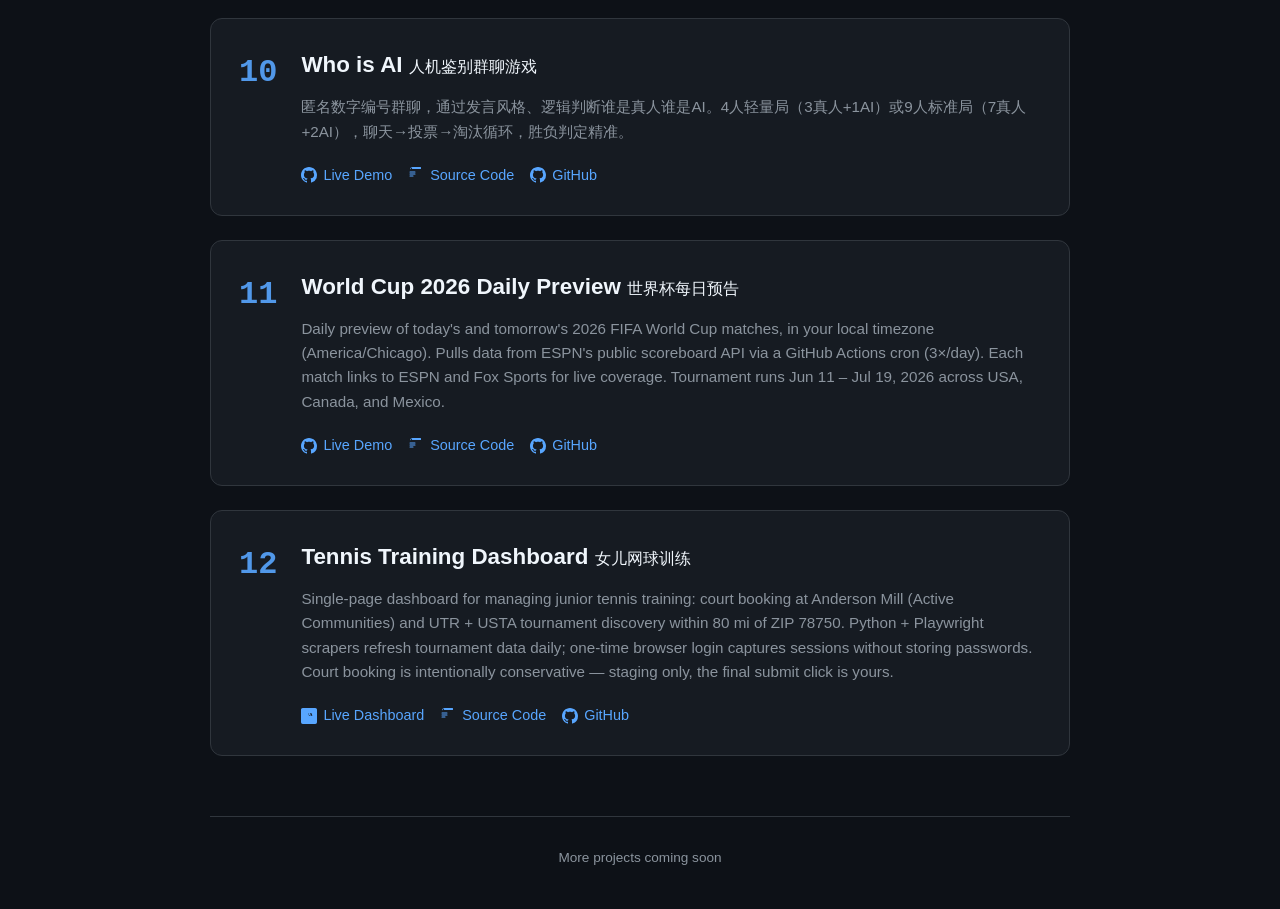
==== commit 7ece04ef: "feat(tennis-dashboard): add #12 project — court booking + UTR/USTA tournaments Static dashboard at t" ====
--- a/index.html
+++ b/index.html
@@ -403,6 +403,37 @@
                     </div>
                 </div>
             </article>
+
+            <!-- #12 Tennis Dashboard -->
+            <article class="project-card">
+                <div class="project-number">12</div>
+                <div class="project-content">
+                    <h2 class="project-name">Tennis Training Dashboard <span style="font-weight:400;color:var(--muted);font-size:1rem;">女儿网球训练</span></h2>
+                    <p class="project-description">
+                        Single-page dashboard for managing junior tennis training: court booking at Anderson Mill (Active Communities) and UTR + USTA tournament discovery within 80 mi of ZIP 78750. Python + Playwright scrapers refresh tournament data daily; one-time browser login captures sessions without storing passwords. Court booking is intentionally conservative — staging only, the final submit click is yours.
+                    </p>
+                    <div class="project-links">
+                        <a href="https://hanyunfan.github.io/hermes/tennis-dashboard/" class="project-link" target="_blank" rel="noopener noreferrer">
+                            <svg viewBox="0 0 16 16" fill="currentColor">
+                                <path d="M0 1.75C0 .784.784 0 1.75 0h12.5C15.216 0 16 .784 16 1.75v12.5A1.75 1.75 0 0 1 14.25 16H1.75A1.75 1.75 0 0 1 0 14.25zm6.47 8.5v-2.56h1.29l.97-2.56h-2.39l1.03-2.72h1.87l1.03 2.72h-2.39l.97 2.56h1.29v2.56h-2zm3.5-5.11l-.97 2.56h2.39l-1.03-2.72h-1.87l-1.03 2.72h2.39l-.97-2.56h-1.29v2.55h2V8.39h-2v1.25z"/>
+                            </svg>
+                            Live Dashboard
+                        </a>
+                        <a href="https://github.com/hanyunfan/hermes/tree/main/tennis-dashboard" class="project-link" target="_blank" rel="noopener noreferrer">
+                            <svg viewBox="0 0 16 16" fill="currentColor">
+                                <path d="M2 2.5A2.5 2.5 0 0 1 4.5 0h8a.5.5 0 0 1 .5.5v1a.5.5 0 0 1-.5.5h-8a.5.5 0 0 1-.5-.5v-1zm0 2a.5.5 0 0 0 0 1h5a.5.5 0 0 0 0-1zm0 2a.5.5 0 0 0 0 1h5a.5.5 0 0 0 0-1zm0 2a.5.5 0 0 0 0 1h3a.5.5 0 0 0 0-1z"/>
+                            </svg>
+                            Source Code
+                        </a>
+                        <a href="https://github.com/hanyunfan/hermes" class="project-link" target="_blank" rel="noopener noreferrer">
+                            <svg viewBox="0 0 16 16" fill="currentColor">
+                                <path d="M8 0C3.58 0 0 3.58 0 8c0 3.54 2.29 6.53 5.47 7.59.4.07.55-.17.55-.38 0-.19-.01-.82-.01-1.49-2.01.37-2.53-.49-2.69-.94-.09-.23-.48-.94-.82-1.13-.28-.15-.68-.52-.01-.53.63-.01 1.08.58 1.23.82.72 1.21 1.87.87 2.33.66.07-.52.28-.87.51-1.07-1.78-.2-3.64-.89-3.64-3.95 0-.87.31-1.59.82-2.15-.08-.2-.36-1.02.08-2.12 0 0 .67-.21 2.2.82.64-.18 1.32-.27 2-.27.68 0 1.36.09 2 .27 1.53-1.04 2.2-.82 2.2-.82.44 1.1.16 1.92.08 2.12.51.56.82 1.27.82 2.15 0 3.07-1.87 3.75-3.65 3.95.29.25.54.73.54 1.48 0 1.07-.01 1.93-.01 2.2 0 .21.15.46.55.38A8.013 8.013 0 0 0 16 8c0-4.42-3.58-8-8-8z"/>
+                            </svg>
+                            GitHub
+                        </a>
+                    </div>
+                </div>
+            </article>
         </main>
 
         <footer>
